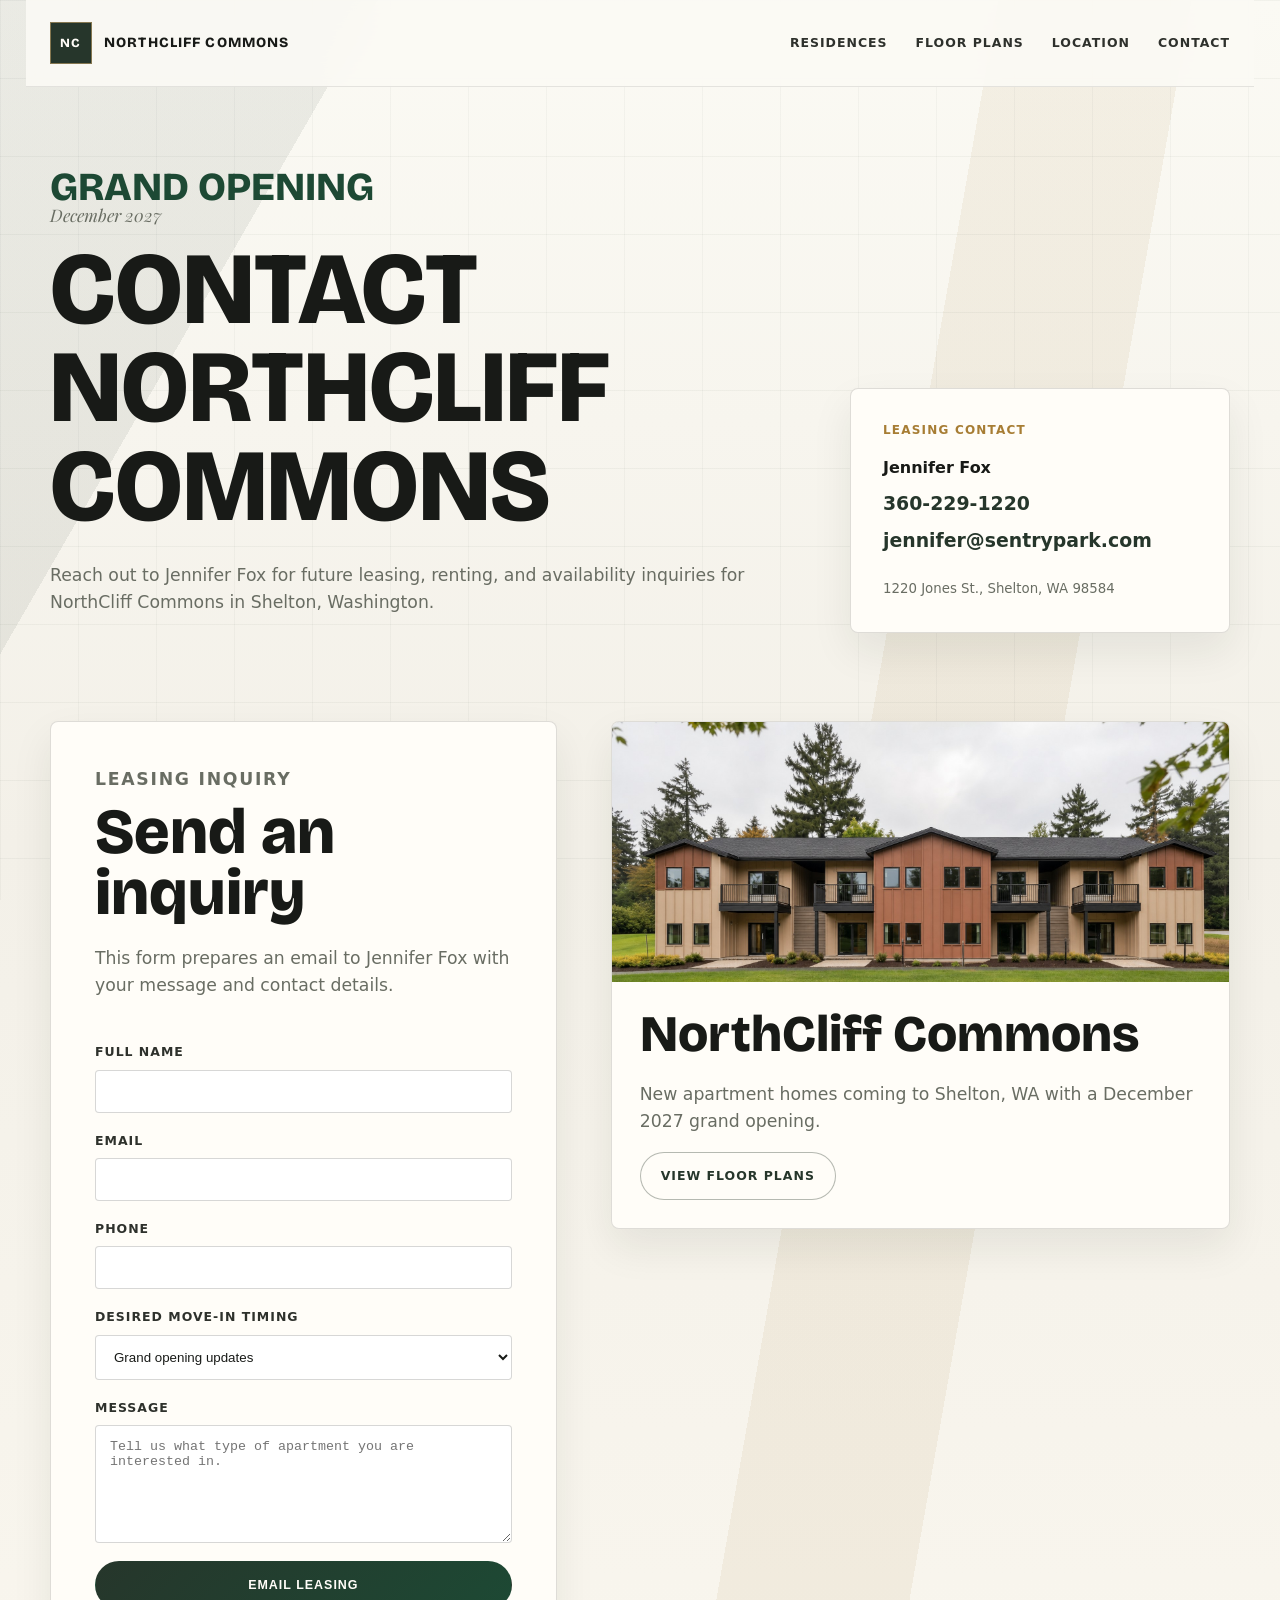
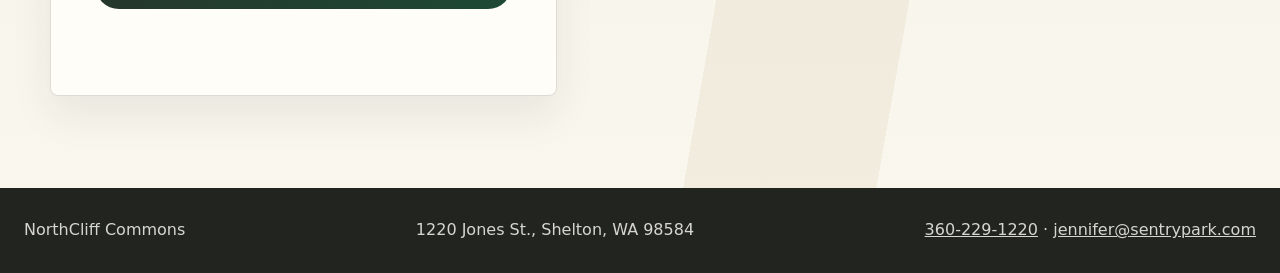
==== contact.html @ ca80628e "Initial NorthCliff Commons website" ====
<!doctype html>
<html lang="en">
  <head>
    <meta charset="utf-8">
    <meta name="viewport" content="width=device-width, initial-scale=1">
    <title>Contact NorthCliff Commons Leasing | Shelton, WA Apartments</title>
    <meta name="description" content="Contact Jennifer Fox about leasing or renting at NorthCliff Commons, opening December 2027 at 1220 Jones St., Shelton, WA 98584.">
    <meta name="robots" content="index, follow">
    <link rel="canonical" href="https://northcliffcommons.com/contact.html">
    <link rel="preconnect" href="https://fonts.googleapis.com">
    <link rel="preconnect" href="https://fonts.gstatic.com" crossorigin>
    <link href="https://fonts.googleapis.com/css2?family=Bricolage+Grotesque:opsz,wght@12..96,600;12..96,700;12..96,800&family=Playfair+Display:ital,wght@1,700&display=swap" rel="stylesheet">
    <link rel="stylesheet" href="styles.css">
  </head>
  <body class="contact-page">
    <header class="site-header" data-header>
      <a class="brand" href="index.html" aria-label="NorthCliff Commons home">
        <span class="brand-mark" aria-hidden="true">NC</span>
        <span>NorthCliff Commons</span>
      </a>
      <button class="nav-toggle" type="button" aria-label="Open navigation" aria-expanded="false" data-nav-toggle>
        <span></span>
        <span></span>
      </button>
      <nav class="nav-links" aria-label="Primary navigation" data-nav>
        <a href="index.html#residences">Residences</a>
        <a href="index.html#floor-plans">Floor Plans</a>
        <a href="index.html#location">Location</a>
        <a href="contact.html" aria-current="page">Contact</a>
      </nav>
    </header>

    <main>
      <section class="contact-hero section-wrap">
        <div>
          <p class="opening"><span>Grand Opening</span> December 2027</p>
          <h1>Contact NorthCliff Commons</h1>
          <p>Reach out to Jennifer Fox for future leasing, renting, and availability inquiries for NorthCliff Commons in Shelton, Washington.</p>
        </div>
        <address class="leasing-details">
          <span>Leasing Contact</span>
          <strong>Jennifer Fox</strong>
          <a href="tel:+13602291220">360-229-1220</a>
          <a href="mailto:jennifer@sentrypark.com">jennifer@sentrypark.com</a>
          <small>1220 Jones St., Shelton, WA 98584</small>
        </address>
      </section>

      <section class="section-wrap form-section">
        <form class="inquiry-form" data-inquiry-form>
          <div class="form-heading">
            <p class="section-label">Leasing Inquiry</p>
            <h2>Send an inquiry</h2>
            <p>This form prepares an email to Jennifer Fox with your message and contact details.</p>
          </div>

          <label>
            Full name
            <input name="name" type="text" autocomplete="name" required>
          </label>
          <label>
            Email
            <input name="email" type="email" autocomplete="email" required>
          </label>
          <label>
            Phone
            <input name="phone" type="tel" autocomplete="tel">
          </label>
          <label>
            Desired move-in timing
            <select name="timing">
              <option>Grand opening updates</option>
              <option>December 2027</option>
              <option>Early 2028</option>
              <option>Flexible</option>
            </select>
          </label>
          <label>
            Message
            <textarea name="message" rows="6" required placeholder="Tell us what type of apartment you are interested in."></textarea>
          </label>
          <button class="button primary" type="submit">Email Leasing</button>
          <p class="form-note" data-form-note aria-live="polite"></p>
        </form>

        <aside class="contact-aside">
          <img src="assets/northcliff-rendering-rust-beige.jpg" alt="NorthCliff Commons exterior rendering with beige siding and rust-brown accent panels" width="1874" height="839" loading="lazy">
          <h2>NorthCliff Commons</h2>
          <p>New apartment homes coming to Shelton, WA with a December 2027 grand opening.</p>
          <a class="button secondary" href="index.html#floor-plans">View Floor Plans</a>
        </aside>
      </section>
    </main>

    <footer class="site-footer">
      <p>NorthCliff Commons</p>
      <p>1220 Jones St., Shelton, WA 98584</p>
      <p><a href="tel:+13602291220">360-229-1220</a> · <a href="mailto:jennifer@sentrypark.com">jennifer@sentrypark.com</a></p>
    </footer>

    <script src="script.js"></script>
  </body>
</html>
---- styles.css ----
:root {
  --ink: #181a17;
  --charcoal: #222420;
  --charcoal-soft: #2e312c;
  --paper: #f7f6f1;
  --white: #fffdf8;
  --stone: #d8d4c9;
  --muted: #696d63;
  --green: #4f6756;
  --green-dark: #26362b;
  --green-rich: #1d4934;
  --gold: #b99a64;
  --gold-deep: #a77d34;
  --line: rgba(34, 36, 32, 0.15);
  --shadow: 0 24px 60px rgba(31, 36, 28, 0.16);
  --radius: 8px;
  --max: 1180px;
}

* {
  box-sizing: border-box;
}

html {
  scroll-behavior: smooth;
}

body {
  margin: 0;
  background:
    linear-gradient(120deg, rgba(38, 54, 43, 0.08) 0 16%, transparent 16% 100%),
    linear-gradient(100deg, transparent 0 62%, rgba(185, 154, 100, 0.11) 62% 74%, transparent 74% 100%),
    linear-gradient(180deg, #fbfaf4 0%, #f3f0e8 45%, #faf7ef 100%);
  color: var(--ink);
  font-family: Inter, ui-sans-serif, system-ui, -apple-system, BlinkMacSystemFont, "Segoe UI", sans-serif;
  line-height: 1.55;
}

body::before {
  position: fixed;
  inset: 0;
  z-index: -1;
  background-image:
    linear-gradient(rgba(38, 54, 43, 0.045) 1px, transparent 1px),
    linear-gradient(90deg, rgba(38, 54, 43, 0.035) 1px, transparent 1px);
  background-size: 78px 78px;
  content: "";
  pointer-events: none;
}

body.intro-active {
  overflow: hidden;
}

.launch-intro {
  position: fixed;
  inset: 0;
  z-index: 100;
  display: grid;
  place-items: center;
  overflow: hidden;
  background:
    linear-gradient(120deg, rgba(255, 139, 84, 0.18) 0 12%, transparent 12% 100%),
    linear-gradient(105deg, transparent 0 50%, rgba(255, 196, 107, 0.24) 50% 66%, transparent 66%),
    linear-gradient(145deg, #ffe0a8 0%, #ffb15f 42%, #c85d3c 100%);
  color: #231d18;
  transition: opacity 480ms ease, transform 480ms ease;
}

.launch-intro::before {
  position: absolute;
  inset: 0;
  background-image:
    linear-gradient(rgba(48, 32, 20, 0.08) 1px, transparent 1px),
    linear-gradient(90deg, rgba(48, 32, 20, 0.07) 1px, transparent 1px);
  background-size: 76px 76px;
  content: "";
  animation: launchGridDrift 11s linear infinite;
}

.launch-intro.is-exiting {
  opacity: 0;
  transform: scale(1.015);
  pointer-events: none;
}

.launch-stage {
  position: relative;
  z-index: 1;
  width: min(1240px, calc(100% - 48px));
  min-height: min(760px, calc(100vh - 52px));
  border: 2px solid rgba(125, 46, 30, 0.45);
  background:
    linear-gradient(90deg, rgba(255, 245, 217, 0.5), rgba(255, 245, 217, 0.12)),
    rgba(255, 213, 145, 0.26);
  box-shadow: 0 32px 90px rgba(82, 38, 20, 0.28);
}

.launch-stage::before,
.launch-stage::after {
  position: absolute;
  z-index: 0;
  content: "";
  pointer-events: none;
}

.launch-stage::before {
  top: 10%;
  right: 15%;
  width: 190px;
  height: 190px;
  border: 38px solid rgba(219, 91, 58, 0.46);
  border-right-color: rgba(255, 245, 217, 0.52);
  border-radius: 50%;
  animation: launchSpin 10s linear infinite;
}

.launch-stage::after {
  left: 4%;
  right: 4%;
  bottom: 10%;
  height: 18px;
  background: repeating-linear-gradient(90deg, rgba(35, 29, 24, 0.64) 0 38px, transparent 38px 58px);
  transform: rotate(-3deg);
  opacity: 0.16;
}

.launch-track,
.launch-slide {
  min-height: inherit;
}

.launch-slide {
  position: absolute;
  inset: 0;
  display: grid;
  grid-template-columns: minmax(0, 0.9fr) minmax(420px, 1.1fr);
  align-items: center;
  gap: clamp(28px, 5vw, 72px);
  padding: clamp(34px, 5vw, 70px);
  opacity: 0;
  transform: translateX(72px) scale(0.985);
  pointer-events: none;
  transition: opacity 520ms ease, transform 520ms ease;
}

.launch-slide::before {
  position: absolute;
  left: clamp(28px, 4vw, 58px);
  bottom: clamp(20px, 4vw, 48px);
  z-index: 0;
  color: rgba(125, 46, 30, 0.14);
  content: "COMING SOON";
  font-family: "Bricolage Grotesque", Inter, sans-serif;
  font-size: clamp(5.4rem, 14vw, 13rem);
  font-weight: 800;
  letter-spacing: -0.02em;
  line-height: 0.78;
  max-width: 780px;
  text-transform: uppercase;
}

.launch-slide::after {
  position: absolute;
  top: 0;
  bottom: 0;
  left: 47%;
  z-index: 0;
  width: clamp(90px, 12vw, 180px);
  background: rgba(255, 245, 217, 0.36);
  content: "";
  transform: skewX(-18deg);
}

.launch-slide.is-active {
  opacity: 1;
  transform: translateX(0);
  pointer-events: auto;
}

.launch-number {
  position: absolute;
  top: clamp(24px, 4vw, 44px);
  left: clamp(24px, 4vw, 44px);
  color: rgba(125, 46, 30, 0.34);
  font-family: "Bricolage Grotesque", Inter, sans-serif;
  font-size: clamp(4.2rem, 10vw, 9.2rem);
  font-weight: 800;
  line-height: 0.8;
  text-shadow: 8px 8px 0 rgba(255, 245, 217, 0.26);
}

.launch-copy {
  position: relative;
  z-index: 1;
  padding-top: 104px;
}

.launch-copy p {
  margin-bottom: 10px;
  color: #7d2e1e;
  font-family: "Bricolage Grotesque", Inter, sans-serif;
  font-size: clamp(1.1rem, 2vw, 1.7rem);
  font-weight: 800;
  letter-spacing: 0.08em;
  text-transform: uppercase;
}

.launch-copy h2 {
  max-width: 620px;
  margin-bottom: 22px;
  color: #fff8df;
  font-size: clamp(4rem, 8vw, 8.5rem);
  line-height: 0.82;
  text-shadow:
    7px 7px 0 rgba(125, 46, 30, 0.52),
    0 22px 45px rgba(125, 46, 30, 0.2);
}

.launch-copy span {
  display: block;
  max-width: 520px;
  color: #302014;
  font-size: clamp(1.05rem, 1.45vw, 1.32rem);
  font-weight: 750;
}

.launch-slide figure {
  position: relative;
  overflow: hidden;
  margin: 0;
  border: 12px solid rgba(255, 248, 223, 0.72);
  border-radius: 160px 8px 8px 8px;
  background: rgba(255, 248, 223, 0.52);
  box-shadow: 20px 26px 0 rgba(125, 46, 30, 0.28), 0 34px 82px rgba(82, 38, 20, 0.28);
}

.launch-slide figure::after {
  position: absolute;
  inset: 18px;
  border: 1px solid rgba(125, 46, 30, 0.25);
  content: "";
}

.launch-slide figure img {
  width: 100%;
  height: min(56vh, 510px);
  object-fit: cover;
}

.launch-slide:nth-child(3) figure {
  border-radius: 8px;
  background: #fff8df;
}

.launch-slide:nth-child(3) figure img {
  object-fit: contain;
  padding: 18px;
  background: #fff8df;
}

.launch-map-card {
  display: grid;
  min-height: min(52vh, 500px);
  place-content: center;
  background:
    linear-gradient(90deg, rgba(125,46,30,0.16) 1px, transparent 1px) 0 0 / 70px 70px,
    linear-gradient(rgba(125,46,30,0.16) 1px, transparent 1px) 0 0 / 70px 70px,
    #ffe0a8;
  text-align: center;
}

.launch-map-card::before,
.launch-map-card::after {
  position: absolute;
  background: rgba(125, 46, 30, 0.24);
  content: "";
}

.launch-map-card::before {
  top: 46%;
  left: -12%;
  width: 124%;
  height: 22px;
  transform: rotate(-8deg);
}

.launch-map-card::after {
  top: -10%;
  left: 57%;
  width: 18px;
  height: 120%;
  transform: rotate(14deg);
}

.launch-map-card strong,
.launch-map-card small {
  position: relative;
  z-index: 1;
}

.launch-map-card strong {
  color: #7d2e1e;
  font-family: "Playfair Display", Georgia, serif;
  font-size: clamp(2.4rem, 5vw, 4.4rem);
  font-style: italic;
}

.launch-map-card small {
  justify-self: center;
  margin-top: 18px;
  padding: 16px 22px;
  background: #7d2e1e;
  color: #fff8df;
  font-weight: 900;
  letter-spacing: 0.08em;
  text-transform: uppercase;
}

.launch-contact-card {
  display: grid;
  gap: 12px;
  align-self: center;
  max-width: 480px;
  border: 2px solid rgba(125, 46, 30, 0.34);
  border-radius: var(--radius);
  padding: clamp(28px, 4vw, 52px);
  background: #fff8df;
  box-shadow: 20px 22px 0 rgba(125, 46, 30, 0.26), 0 34px 82px rgba(82, 38, 20, 0.22);
}

.launch-contact-card span {
  color: #c85d3c;
  font-size: 0.8rem;
  font-weight: 900;
  letter-spacing: 0.1em;
  text-transform: uppercase;
}

.launch-contact-card strong {
  font-family: "Bricolage Grotesque", Inter, sans-serif;
  font-size: clamp(2.2rem, 4vw, 4.4rem);
  line-height: 0.95;
  color: #7d2e1e;
}

.launch-contact-card a {
  color: #231d18;
  font-size: clamp(1.1rem, 2vw, 1.5rem);
  font-weight: 800;
  text-decoration: none;
}

.launch-controls,
.launch-footer {
  position: absolute;
  z-index: 2;
  display: flex;
  align-items: center;
}

.launch-controls {
  right: clamp(26px, 4vw, 54px);
  bottom: clamp(26px, 4vw, 48px);
  gap: 14px;
}

.launch-controls button,
.launch-enter {
  border: 1px solid rgba(125, 46, 30, 0.38);
  border-radius: 999px;
  padding: 12px 18px;
  background: #fff8df;
  color: #7d2e1e;
  font: 900 0.75rem/1 Inter, sans-serif;
  letter-spacing: 0.08em;
  text-transform: uppercase;
  cursor: pointer;
  transition: transform 180ms ease, opacity 180ms ease;
}

.launch-controls button:hover,
.launch-controls button:focus-visible,
.launch-enter:hover,
.launch-enter:focus-visible {
  transform: translateY(-2px);
}

.launch-progress {
  width: min(22vw, 230px);
  height: 2px;
  overflow: hidden;
  background: rgba(125, 46, 30, 0.22);
}

.launch-progress span {
  display: block;
  width: 100%;
  height: 100%;
  background: #7d2e1e;
  transform: scaleX(0);
  transform-origin: left center;
}

.launch-progress span.is-running {
  animation: introProgress 4s linear both;
}

.launch-footer {
  left: clamp(26px, 4vw, 54px);
  right: clamp(26px, 4vw, 54px);
  top: clamp(72px, 8vw, 104px);
  justify-content: space-between;
  pointer-events: none;
}

.launch-footer span {
  color: #7d2e1e;
  font-weight: 900;
  letter-spacing: 0.1em;
}

.launch-enter {
  pointer-events: auto;
}

.launch-brandline {
  position: absolute;
  top: 28px;
  right: 28px;
  z-index: 3;
  display: grid;
  justify-items: end;
  gap: 4px;
  color: #7d2e1e;
  font-family: "Bricolage Grotesque", Inter, sans-serif;
  font-weight: 900;
  letter-spacing: 0.12em;
  text-transform: uppercase;
  pointer-events: none;
}

.launch-brandline small {
  color: rgba(125, 46, 30, 0.58);
  font-size: 0.66rem;
  letter-spacing: 0.34em;
}

@keyframes launchGridDrift {
  from {
    background-position: 0 0, 0 0;
  }
  to {
    background-position: 76px 76px, 76px 76px;
  }
}

@keyframes launchSpin {
  to {
    transform: rotate(360deg);
  }
}

@keyframes introProgress {
  from {
    transform: scaleX(0);
  }
  to {
    transform: scaleX(1);
  }
}

img {
  display: block;
  max-width: 100%;
}

a {
  color: inherit;
}

.site-header {
  position: sticky;
  top: 0;
  z-index: 20;
  display: flex;
  align-items: center;
  justify-content: space-between;
  gap: 24px;
  max-width: calc(var(--max) + 48px);
  margin: 0 auto;
  padding: 22px 24px;
  background: rgba(251, 250, 244, 0.9);
  border-bottom: 1px solid rgba(34, 36, 32, 0.1);
  backdrop-filter: blur(18px);
}

.brand,
.nav-links {
  display: flex;
  align-items: center;
}

.brand {
  gap: 12px;
  text-decoration: none;
  text-transform: uppercase;
  font-size: 0.88rem;
  font-family: "Bricolage Grotesque", Inter, sans-serif;
  font-weight: 800;
  letter-spacing: 0.08em;
}

.brand-mark {
  display: grid;
  place-items: center;
  width: 42px;
  height: 42px;
  border: 1px solid rgba(185, 154, 100, 0.65);
  background: var(--green-dark);
  color: var(--white);
  font-size: 0.78rem;
}

.nav-links {
  gap: 28px;
  color: var(--charcoal-soft);
  font-size: 0.78rem;
  font-weight: 750;
  letter-spacing: 0.08em;
  text-transform: uppercase;
}

.nav-links a {
  text-decoration: none;
}

.nav-links a:hover,
.nav-links a:focus-visible {
  color: var(--green);
}

.nav-toggle {
  display: none;
}

.section-wrap {
  width: min(var(--max), calc(100% - 40px));
  margin: 0 auto;
}

.hero {
  position: relative;
  display: grid;
  grid-template-columns: minmax(0, 1.08fr) minmax(380px, 0.92fr);
  align-items: end;
  gap: 36px;
  min-height: calc(100vh - 88px);
  padding: 64px 0 46px;
}

.hero::before {
  position: absolute;
  right: -8vw;
  bottom: 8%;
  z-index: -1;
  width: min(58vw, 720px);
  height: 62%;
  border: 1px solid rgba(185, 154, 100, 0.25);
  background:
    linear-gradient(135deg, rgba(255, 253, 248, 0.72), rgba(216, 212, 201, 0.28)),
    repeating-linear-gradient(90deg, transparent 0 28px, rgba(38, 54, 43, 0.06) 28px 29px);
  content: "";
}

.opening {
  margin: 0 0 18px;
  color: var(--gold-deep);
  font-family: "Playfair Display", Georgia, "Times New Roman", serif;
  font-size: clamp(1.85rem, 3.8vw, 3.8rem);
  font-style: italic;
  line-height: 0.95;
}

.opening span {
  display: block;
  color: var(--green-rich);
  font-family: "Bricolage Grotesque", Inter, sans-serif;
  font-size: clamp(1.45rem, 3.1vw, 3.1rem);
  font-style: normal;
  font-weight: 800;
  letter-spacing: 0;
  text-transform: uppercase;
}

h1,
h2,
h3,
p {
  margin-top: 0;
}

h1,
h2,
h3 {
  font-family: "Bricolage Grotesque", Inter, sans-serif;
  line-height: 0.96;
  letter-spacing: 0;
}

h1 {
  max-width: 760px;
  margin-bottom: 26px;
  font-size: clamp(3.8rem, 8vw, 7.1rem);
  font-weight: 900;
  text-transform: uppercase;
}

.hero h1 span {
  display: block;
}

.hero h1 {
  color: var(--green-dark);
  font-size: clamp(4rem, 7vw, 6.7rem);
  line-height: 0.86;
  text-shadow: 0 18px 42px rgba(31, 36, 28, 0.1);
}

h2 {
  margin-bottom: 22px;
  font-size: clamp(2.4rem, 5vw, 5.3rem);
  font-weight: 880;
}

h3 {
  margin-bottom: 10px;
  font-size: clamp(1.25rem, 2vw, 1.75rem);
}

.hero-text {
  max-width: 560px;
  margin-bottom: 28px;
  color: var(--muted);
  font-size: clamp(1.05rem, 1.5vw, 1.35rem);
}

.hero-actions,
.feature-list {
  display: flex;
  flex-wrap: wrap;
  gap: 14px;
}

.button {
  display: inline-flex;
  min-height: 48px;
  align-items: center;
  justify-content: center;
  border: 1px solid transparent;
  padding: 13px 20px;
  border-radius: 999px;
  font-size: 0.78rem;
  font-weight: 850;
  letter-spacing: 0.08em;
  text-decoration: none;
  text-transform: uppercase;
  transition: transform 180ms ease, opacity 180ms ease;
}

.button:hover,
.button:focus-visible {
  transform: translateY(-2px);
}

.primary {
  background: linear-gradient(135deg, var(--green-dark), var(--green-rich));
  color: var(--white);
}

.secondary {
  border-color: rgba(38, 54, 43, 0.34);
  background: rgba(255, 253, 248, 0.5);
  color: var(--green-dark);
}

.secondary.light {
  border-color: rgba(255, 253, 248, 0.42);
  color: var(--white);
}

.hero-media {
  position: relative;
  margin: 0;
  overflow: hidden;
  border-radius: 150px 8px 8px 8px;
  background: var(--stone);
  box-shadow: var(--shadow);
  align-self: center;
}

.hero-media::before {
  position: absolute;
  inset: 18px;
  z-index: 1;
  border: 1px solid rgba(255, 253, 248, 0.72);
  content: "";
  pointer-events: none;
}

.hero-media img {
  width: 100%;
  height: min(66vh, 620px);
  min-height: 420px;
  object-fit: cover;
}

.intro-band {
  display: grid;
  grid-template-columns: repeat(3, 1fr);
  width: min(var(--max), calc(100% - 40px));
  margin: 0 auto 78px;
  border: 1px solid rgba(185, 154, 100, 0.22);
  background: rgba(255, 253, 248, 0.7);
  box-shadow: 0 18px 46px rgba(31, 36, 28, 0.07);
}

.intro-band div {
  padding: 26px 28px;
  border-right: 1px solid var(--line);
}

.intro-band div:last-child {
  border-right: 0;
}

.intro-band span,
.section-label,
.contact-card p,
.leasing-details span {
  display: block;
  margin-bottom: 8px;
  color: var(--gold-deep);
  font-size: 0.75rem;
  font-weight: 850;
  letter-spacing: 0.1em;
  text-transform: uppercase;
}

.intro-band strong {
  font-size: clamp(1.2rem, 2vw, 1.85rem);
}

.split-section,
.location-section,
.contact-callout,
.form-section {
  display: grid;
  grid-template-columns: minmax(0, 0.9fr) minmax(0, 1.1fr);
  gap: 54px;
  padding: 92px 0;
}

.section-copy p,
.section-heading p,
.location-panel p,
.contact-hero p,
.contact-aside p,
.form-heading p {
  color: var(--muted);
  font-size: 1.08rem;
}

.feature-list {
  margin-top: 30px;
}

.feature-list span {
  border-bottom: 1px solid var(--line);
  padding: 0 0 10px;
  color: var(--charcoal-soft);
  font-weight: 760;
}

.image-break {
  overflow: hidden;
  width: min(var(--max), calc(100% - 40px));
  margin: 0 auto;
  border-radius: var(--radius);
  box-shadow: var(--shadow);
}

.image-break img {
  width: 100%;
  height: clamp(260px, 48vw, 620px);
  object-fit: cover;
}

.plans-section {
  position: relative;
  padding: 104px 0;
}

.plans-section::before {
  position: absolute;
  inset: 36px calc(50% - 50vw);
  z-index: -1;
  background:
    linear-gradient(90deg, rgba(38, 54, 43, 0.08), transparent 32%, rgba(185, 154, 100, 0.1)),
    #efeadd;
  content: "";
}

.section-heading {
  max-width: 820px;
  margin-bottom: 36px;
}

.plans-grid {
  display: grid;
  grid-template-columns: repeat(3, minmax(0, 1fr));
  gap: 18px;
}

.plan-card {
  overflow: hidden;
  border: 1px solid rgba(38, 54, 43, 0.18);
  border-radius: var(--radius);
  background: var(--white);
  box-shadow: 0 18px 42px rgba(31, 36, 28, 0.1);
}

.plan-card img {
  width: 100%;
  height: 315px;
  object-fit: contain;
  object-position: center top;
  background: #fbfaf6;
  border-bottom: 1px solid var(--line);
}

.featured-plan img {
  object-position: center center;
}

.plan-card-copy {
  padding: 22px;
}

.plan-card-copy p {
  color: var(--muted);
}

.plan-specs {
  display: flex;
  flex-wrap: wrap;
  gap: 8px;
  margin: 16px 0 18px;
}

.plan-specs span {
  border: 1px solid rgba(38, 54, 43, 0.16);
  border-radius: 999px;
  padding: 6px 10px;
  background: #f2efe5;
  color: var(--green-dark);
  font-size: 0.72rem;
  font-weight: 800;
  letter-spacing: 0.04em;
  text-transform: uppercase;
}

.plan-card-copy a {
  color: var(--green-dark);
  font-size: 0.8rem;
  font-weight: 850;
  letter-spacing: 0.08em;
  text-transform: uppercase;
}

.location-section {
  align-items: stretch;
}

.location-panel,
.map-panel {
  min-height: 430px;
  border-radius: var(--radius);
}

.location-panel {
  display: flex;
  flex-direction: column;
  align-items: flex-start;
  justify-content: center;
  padding: clamp(32px, 5vw, 62px);
  background:
    linear-gradient(145deg, rgba(185, 154, 100, 0.12), transparent 42%),
    var(--charcoal);
  color: var(--white);
}

.location-panel p {
  color: rgba(255, 253, 248, 0.72);
}

.map-panel {
  position: relative;
  display: grid;
  place-content: center;
  overflow: hidden;
  background:
    linear-gradient(90deg, rgba(255,255,255,0.58) 1px, transparent 1px) 0 0 / 68px 68px,
    linear-gradient(rgba(255,255,255,0.58) 1px, transparent 1px) 0 0 / 68px 68px,
    #cfd6ca;
  color: var(--green-dark);
  text-align: center;
}

.map-panel::before,
.map-panel::after {
  position: absolute;
  background: rgba(38, 54, 43, 0.38);
  content: "";
}

.map-panel::before {
  top: 47%;
  left: -8%;
  width: 116%;
  height: 18px;
  transform: rotate(-8deg);
}

.map-panel::after {
  top: 0;
  left: 56%;
  width: 16px;
  height: 100%;
  transform: rotate(14deg);
}

.map-panel span,
.map-panel strong,
.map-panel small {
  position: relative;
  z-index: 1;
}

.map-panel span {
  font-family: Georgia, "Times New Roman", serif;
  font-size: 2.1rem;
  font-style: italic;
}

.map-panel strong {
  margin-top: 14px;
  padding: 16px 20px;
  background: var(--white);
  box-shadow: var(--shadow);
  text-transform: uppercase;
}

.map-panel small {
  margin-top: 10px;
  font-weight: 800;
  letter-spacing: 0.08em;
  text-transform: uppercase;
}

.contact-callout {
  align-items: center;
  padding-bottom: 112px;
}

.contact-card,
.leasing-details,
.inquiry-form,
.contact-aside {
  border: 1px solid var(--line);
  border-radius: var(--radius);
  background: var(--white);
  box-shadow: 0 18px 42px rgba(31, 36, 28, 0.08);
}

.contact-card {
  display: grid;
  gap: 8px;
  padding: clamp(28px, 4vw, 44px);
}

.contact-card a:not(.button),
.leasing-details a {
  color: var(--green-dark);
  font-size: 1.18rem;
  font-weight: 800;
  text-decoration: none;
}

.contact-card .button {
  width: fit-content;
  margin-top: 18px;
}

.site-footer {
  display: flex;
  flex-wrap: wrap;
  justify-content: space-between;
  gap: 16px;
  padding: 30px 24px;
  background: var(--charcoal);
  color: rgba(255, 253, 248, 0.82);
}

.site-footer p {
  margin: 0;
}

.contact-hero {
  display: grid;
  grid-template-columns: minmax(0, 1fr) 380px;
  gap: 46px;
  align-items: end;
  padding: 82px 0 54px;
}

.contact-hero h1 {
  font-size: clamp(3.4rem, 8vw, 7.4rem);
}

.leasing-details {
  display: grid;
  gap: 8px;
  padding: 32px;
  font-style: normal;
}

.leasing-details small {
  margin-top: 16px;
  color: var(--muted);
}

.form-section {
  align-items: start;
  padding-top: 34px;
}

.inquiry-form {
  display: grid;
  gap: 18px;
  padding: clamp(28px, 4vw, 44px);
}

.form-heading {
  margin-bottom: 8px;
}

.form-heading h2 {
  font-size: clamp(2.2rem, 5vw, 4rem);
}

label {
  display: grid;
  gap: 8px;
  color: var(--charcoal-soft);
  font-size: 0.78rem;
  font-weight: 850;
  letter-spacing: 0.08em;
  text-transform: uppercase;
}

input,
select,
textarea {
  width: 100%;
  border: 1px solid rgba(34, 36, 32, 0.18);
  border-radius: 4px;
  padding: 13px 14px;
  background: #fff;
  color: var(--ink);
  font: 500 1rem/1.4 inherit;
  text-transform: none;
}

textarea {
  resize: vertical;
}

input:focus,
select:focus,
textarea:focus,
.button:focus-visible,
.nav-toggle:focus-visible {
  outline: 3px solid rgba(185, 154, 100, 0.35);
  outline-offset: 2px;
}

.form-note {
  min-height: 24px;
  margin: 0;
  color: var(--muted);
}

.contact-aside {
  overflow: hidden;
}

.contact-aside img {
  width: 100%;
  height: 260px;
  object-fit: cover;
}

.contact-aside h2,
.contact-aside p,
.contact-aside a {
  margin-left: 28px;
  margin-right: 28px;
}

.contact-aside h2 {
  margin-top: 28px;
  font-size: clamp(2rem, 4vw, 3.4rem);
}

.contact-aside .button {
  margin-bottom: 28px;
}

@media (max-width: 940px) {
  .launch-slide {
    grid-template-columns: 1fr;
    align-content: center;
  }

  .launch-copy {
    padding-top: 58px;
  }

  .launch-slide figure img {
    height: 300px;
  }

  .launch-controls {
    display: none;
  }

  .hero,
  .split-section,
  .location-section,
  .contact-callout,
  .contact-hero,
  .form-section {
    grid-template-columns: 1fr;
  }

  .hero {
    min-height: 0;
    padding-top: 46px;
  }

  .hero::before {
    right: -20px;
    width: 82vw;
    height: 48%;
  }

  .hero-media {
    border-radius: 72px 8px 8px 8px;
  }

  .plans-grid {
    grid-template-columns: repeat(2, minmax(0, 1fr));
  }
}

@media (max-width: 720px) {
  .launch-stage {
    width: calc(100% - 24px);
    min-height: calc(100vh - 24px);
  }

  .launch-slide {
    padding: 24px;
  }

  .launch-number {
    top: 24px;
    left: 24px;
  }

  .launch-copy h2 {
    font-size: clamp(3.1rem, 17vw, 4.8rem);
  }

  .launch-slide figure {
    border-radius: 72px 8px 8px 8px;
  }

  .launch-slide:nth-child(3) figure {
    display: none;
  }

  .launch-footer {
    left: 24px;
    right: 24px;
    top: 88px;
  }

  .site-header {
    width: 100%;
    padding: 16px 20px;
  }

  .brand {
    font-size: 0.75rem;
  }

  .nav-toggle {
    display: inline-grid;
    width: 42px;
    height: 42px;
    place-content: center;
    gap: 6px;
    border: 1px solid var(--line);
    border-radius: 999px;
    background: transparent;
  }

  .nav-toggle span {
    display: block;
    width: 18px;
    height: 2px;
    background: var(--ink);
  }

  .nav-links {
    position: absolute;
    top: 75px;
    left: 20px;
    right: 20px;
    display: none;
    flex-direction: column;
    align-items: flex-start;
    gap: 18px;
    padding: 22px;
    border: 1px solid var(--line);
    border-radius: var(--radius);
    background: var(--white);
    box-shadow: var(--shadow);
  }

  .nav-links.is-open {
    display: flex;
  }

  .section-wrap,
  .intro-band,
  .image-break {
    width: min(100% - 28px, var(--max));
  }

  h1 {
    font-size: clamp(3rem, 16vw, 5.2rem);
  }

  h2 {
    font-size: clamp(2.1rem, 10vw, 3.8rem);
  }

  .hero-media img {
    height: 360px;
    min-height: 0;
  }

  .intro-band,
  .plans-grid {
    grid-template-columns: 1fr;
  }

  .intro-band div {
    border-right: 0;
    border-bottom: 1px solid var(--line);
  }

  .intro-band div:last-child {
    border-bottom: 0;
  }

  .split-section,
  .location-section,
  .contact-callout,
  .plans-section,
  .form-section {
    padding: 64px 0;
  }

  .plan-card img {
    height: 300px;
  }

  .location-panel,
  .map-panel {
    min-height: 340px;
  }

  .site-footer {
    display: grid;
  }
}

@media (prefers-reduced-motion: reduce) {
  *,
  html {
    scroll-behavior: auto;
  }

  .button {
    transition: none;
  }

  .launch-slide,
  .launch-intro,
  .launch-controls button,
  .launch-enter {
    transition: none;
  }

  .launch-progress span.is-running {
    animation: none;
    transform: scaleX(1);
  }
}
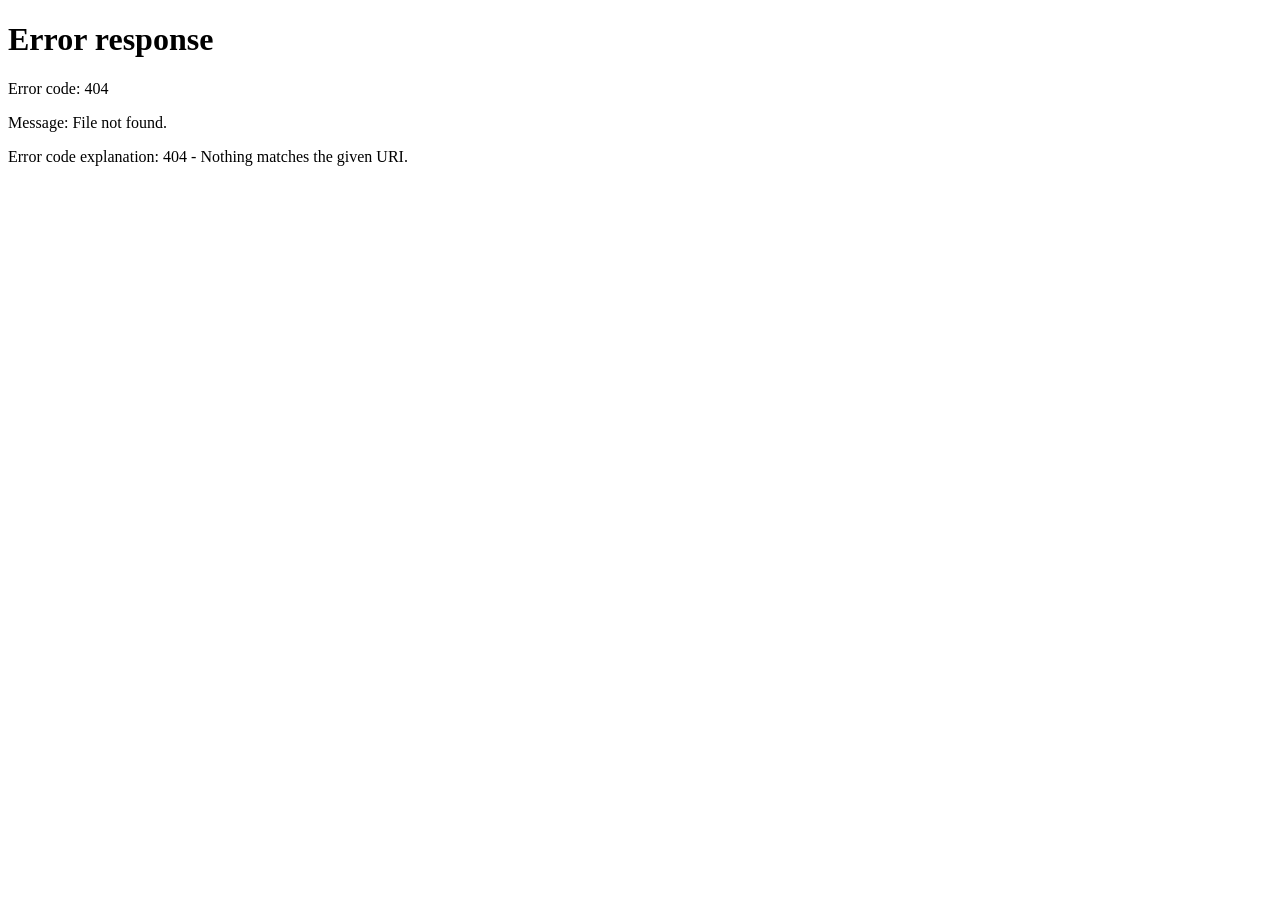
==== commit c024f255: "Build NorthCliff leasing conversion site" ====
--- a/contact.html
+++ b/contact.html
@@ -2,102 +2,13 @@
 <html lang="en">
   <head>
     <meta charset="utf-8">
-    <meta name="viewport" content="width=device-width, initial-scale=1">
-    <title>Contact NorthCliff Commons Leasing | Shelton, WA Apartments</title>
-    <meta name="description" content="Contact Jennifer Fox about leasing or renting at NorthCliff Commons, opening December 2027 at 1220 Jones St., Shelton, WA 98584.">
+    <meta http-equiv="refresh" content="0; url=/leasing">
     <meta name="robots" content="index, follow">
-    <link rel="canonical" href="https://northcliffcommons.com/contact.html">
-    <link rel="preconnect" href="https://fonts.googleapis.com">
-    <link rel="preconnect" href="https://fonts.gstatic.com" crossorigin>
-    <link href="https://fonts.googleapis.com/css2?family=Bricolage+Grotesque:opsz,wght@12..96,600;12..96,700;12..96,800&family=Playfair+Display:ital,wght@1,700&display=swap" rel="stylesheet">
-    <link rel="stylesheet" href="styles.css">
+    <link rel="canonical" href="https://northcliff.vercel.app/leasing">
+    <title>Contact Leasing | NorthCliff Commons Shelton WA</title>
+    <meta name="description" content="Contact Jennifer Fox for leasing at NorthCliff Commons in Shelton, WA. Call 360-229-1220 or join the priority list for availability updates.">
   </head>
-  <body class="contact-page">
-    <header class="site-header" data-header>
-      <a class="brand" href="index.html" aria-label="NorthCliff Commons home">
-        <span class="brand-mark" aria-hidden="true">NC</span>
-        <span>NorthCliff Commons</span>
-      </a>
-      <button class="nav-toggle" type="button" aria-label="Open navigation" aria-expanded="false" data-nav-toggle>
-        <span></span>
-        <span></span>
-      </button>
-      <nav class="nav-links" aria-label="Primary navigation" data-nav>
-        <a href="index.html#residences">Residences</a>
-        <a href="index.html#floor-plans">Floor Plans</a>
-        <a href="index.html#location">Location</a>
-        <a href="contact.html" aria-current="page">Contact</a>
-      </nav>
-    </header>
-
-    <main>
-      <section class="contact-hero section-wrap">
-        <div>
-          <p class="opening"><span>Grand Opening</span> December 2027</p>
-          <h1>Contact NorthCliff Commons</h1>
-          <p>Reach out to Jennifer Fox for future leasing, renting, and availability inquiries for NorthCliff Commons in Shelton, Washington.</p>
-        </div>
-        <address class="leasing-details">
-          <span>Leasing Contact</span>
-          <strong>Jennifer Fox</strong>
-          <a href="tel:+13602291220">360-229-1220</a>
-          <a href="mailto:jennifer@sentrypark.com">jennifer@sentrypark.com</a>
-          <small>1220 Jones St., Shelton, WA 98584</small>
-        </address>
-      </section>
-
-      <section class="section-wrap form-section">
-        <form class="inquiry-form" data-inquiry-form>
-          <div class="form-heading">
-            <p class="section-label">Leasing Inquiry</p>
-            <h2>Send an inquiry</h2>
-            <p>This form prepares an email to Jennifer Fox with your message and contact details.</p>
-          </div>
-
-          <label>
-            Full name
-            <input name="name" type="text" autocomplete="name" required>
-          </label>
-          <label>
-            Email
-            <input name="email" type="email" autocomplete="email" required>
-          </label>
-          <label>
-            Phone
-            <input name="phone" type="tel" autocomplete="tel">
-          </label>
-          <label>
-            Desired move-in timing
-            <select name="timing">
-              <option>Grand opening updates</option>
-              <option>December 2027</option>
-              <option>Early 2028</option>
-              <option>Flexible</option>
-            </select>
-          </label>
-          <label>
-            Message
-            <textarea name="message" rows="6" required placeholder="Tell us what type of apartment you are interested in."></textarea>
-          </label>
-          <button class="button primary" type="submit">Email Leasing</button>
-          <p class="form-note" data-form-note aria-live="polite"></p>
-        </form>
-
-        <aside class="contact-aside">
-          <img src="assets/northcliff-rendering-rust-beige.jpg" alt="NorthCliff Commons exterior rendering with beige siding and rust-brown accent panels" width="1874" height="839" loading="lazy">
-          <h2>NorthCliff Commons</h2>
-          <p>New apartment homes coming to Shelton, WA with a December 2027 grand opening.</p>
-          <a class="button secondary" href="index.html#floor-plans">View Floor Plans</a>
-        </aside>
-      </section>
-    </main>
-
-    <footer class="site-footer">
-      <p>NorthCliff Commons</p>
-      <p>1220 Jones St., Shelton, WA 98584</p>
-      <p><a href="tel:+13602291220">360-229-1220</a> · <a href="mailto:jennifer@sentrypark.com">jennifer@sentrypark.com</a></p>
-    </footer>
-
-    <script src="script.js"></script>
+  <body>
+    <p>Contact leasing at <a href="/leasing">NorthCliff Commons Leasing</a>.</p>
   </body>
 </html>
